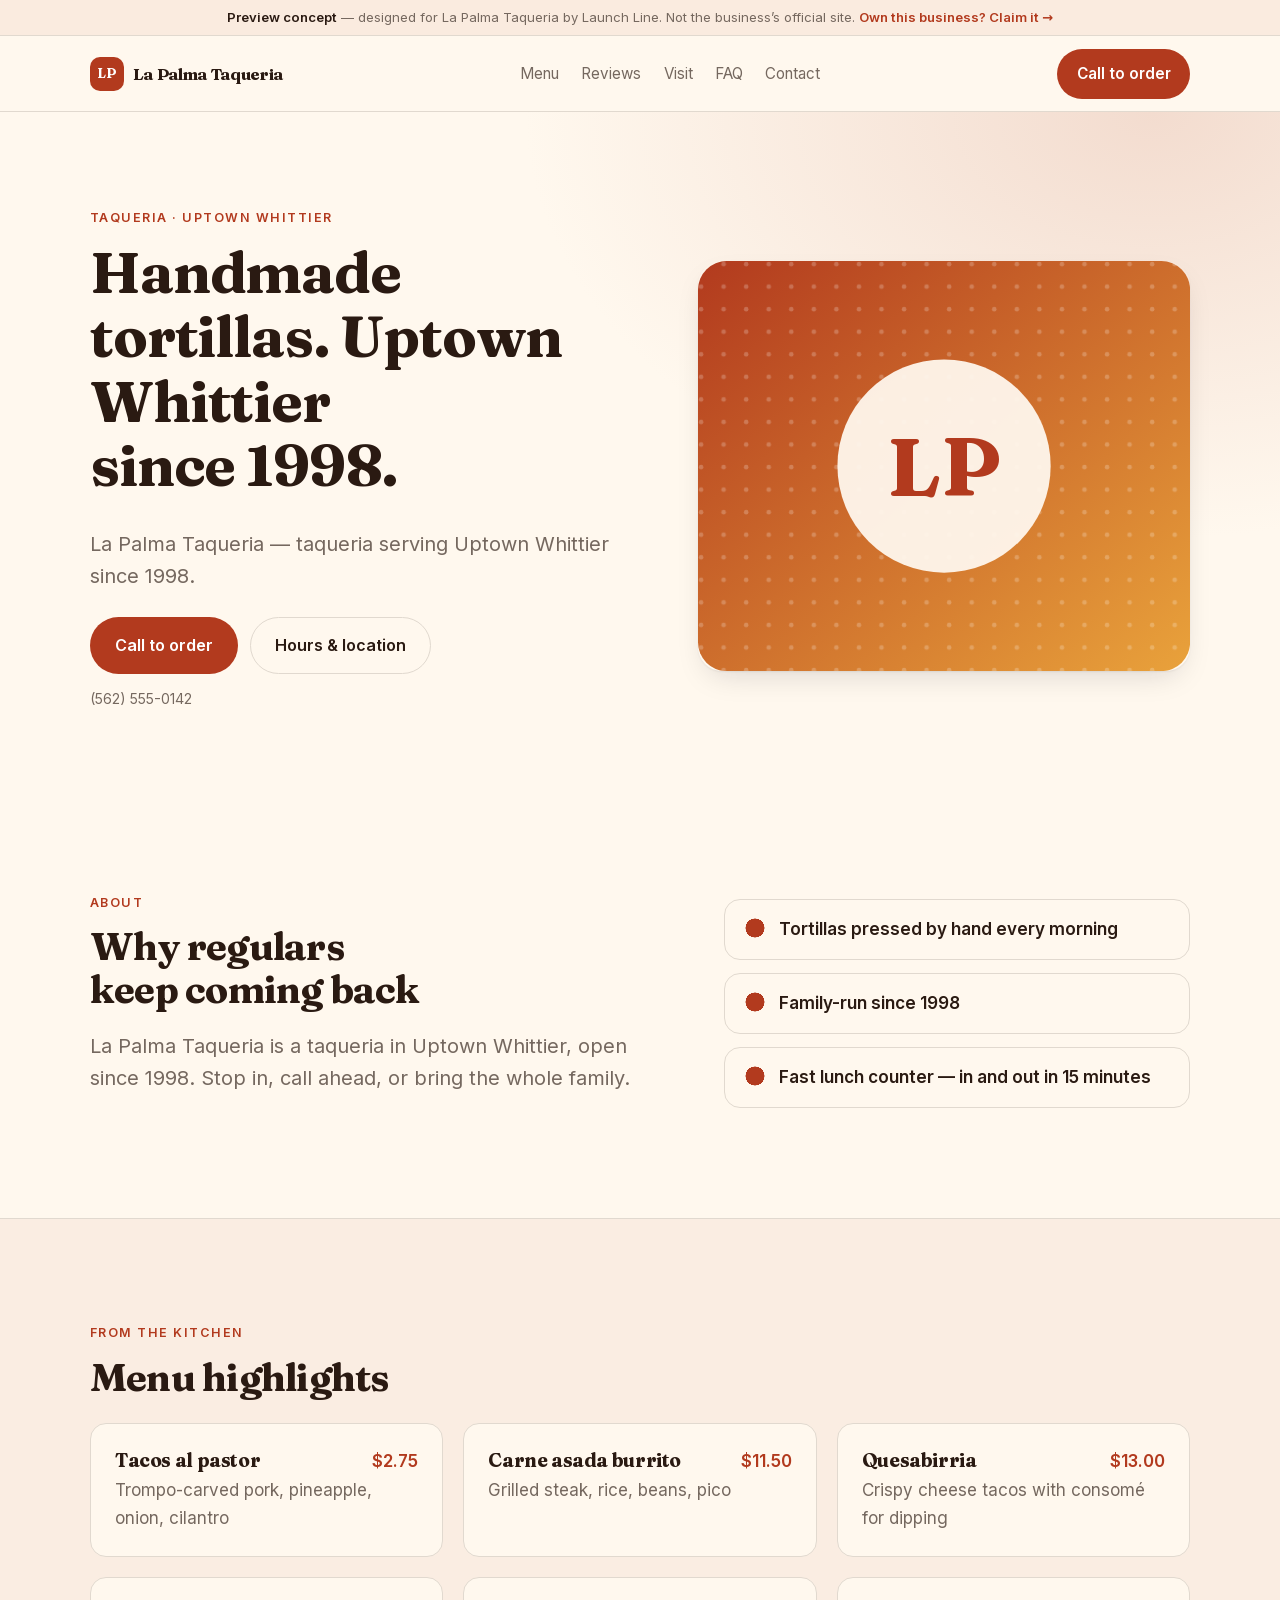
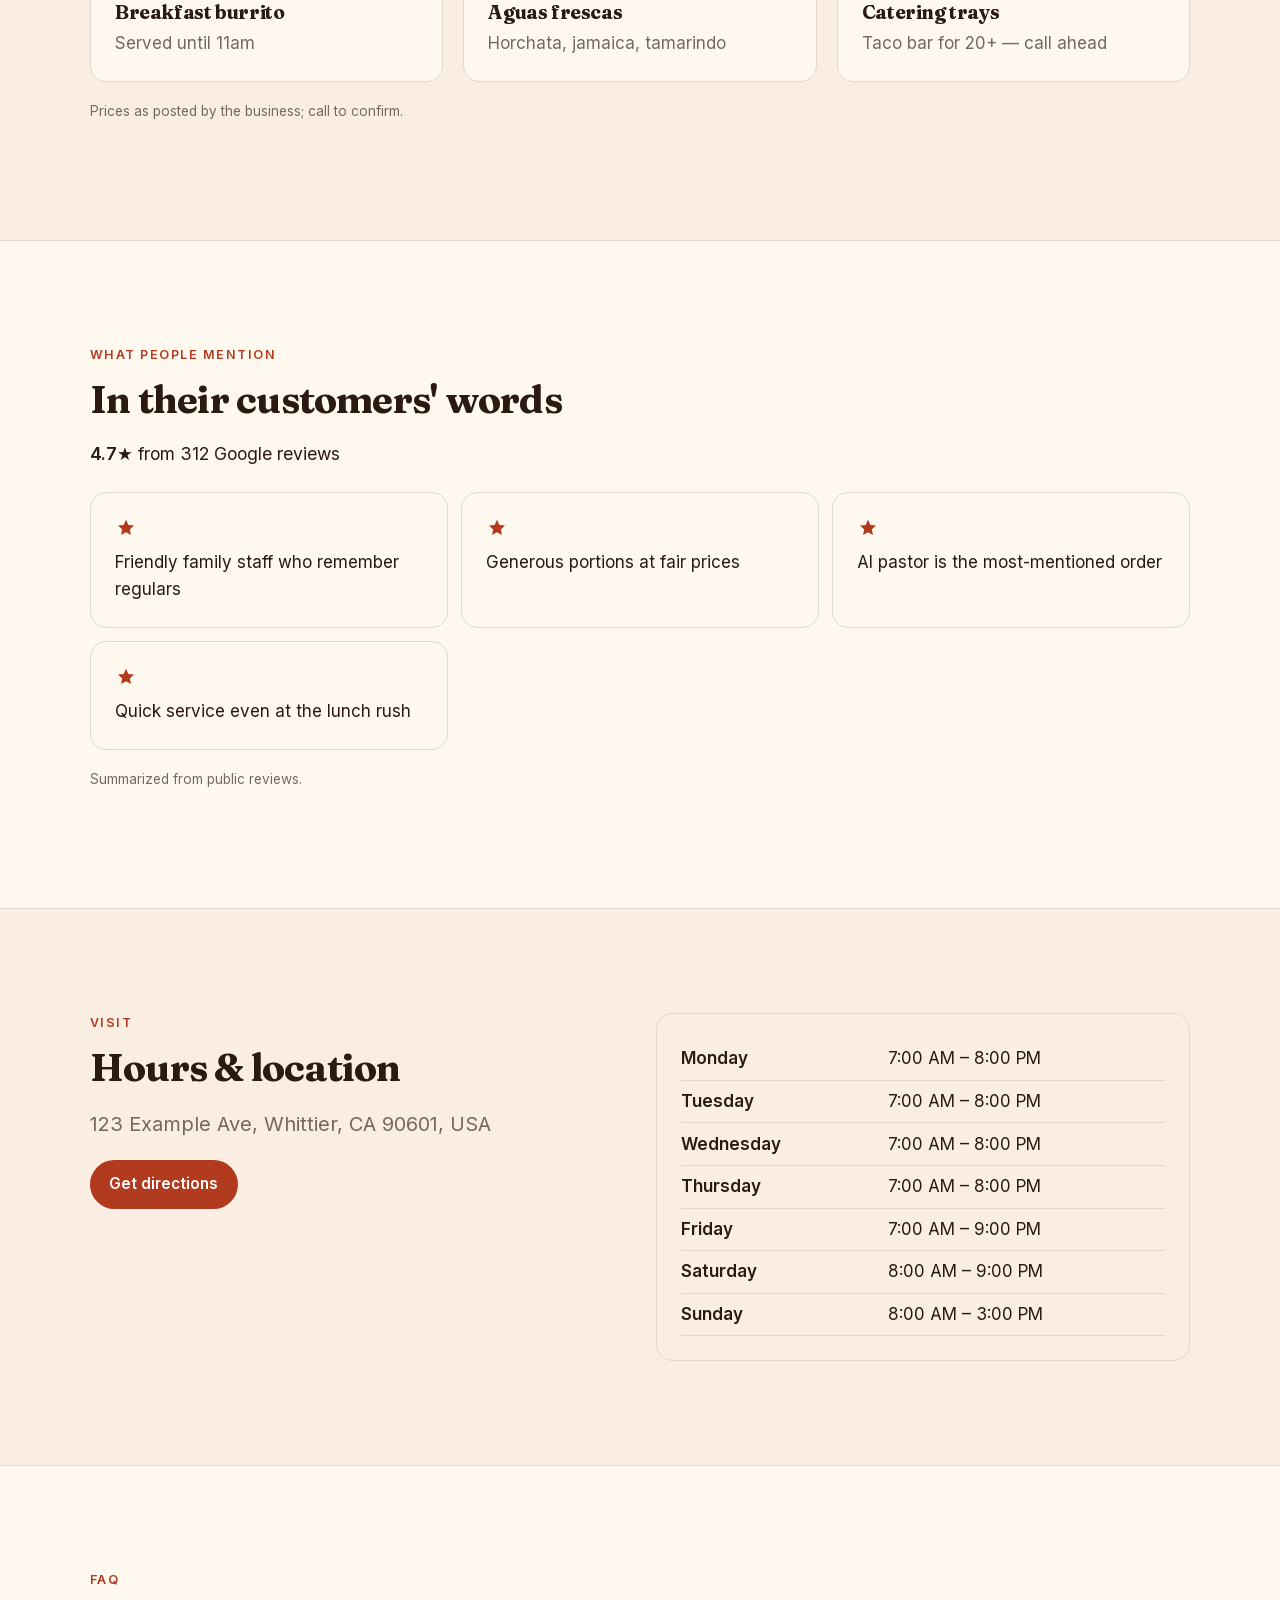
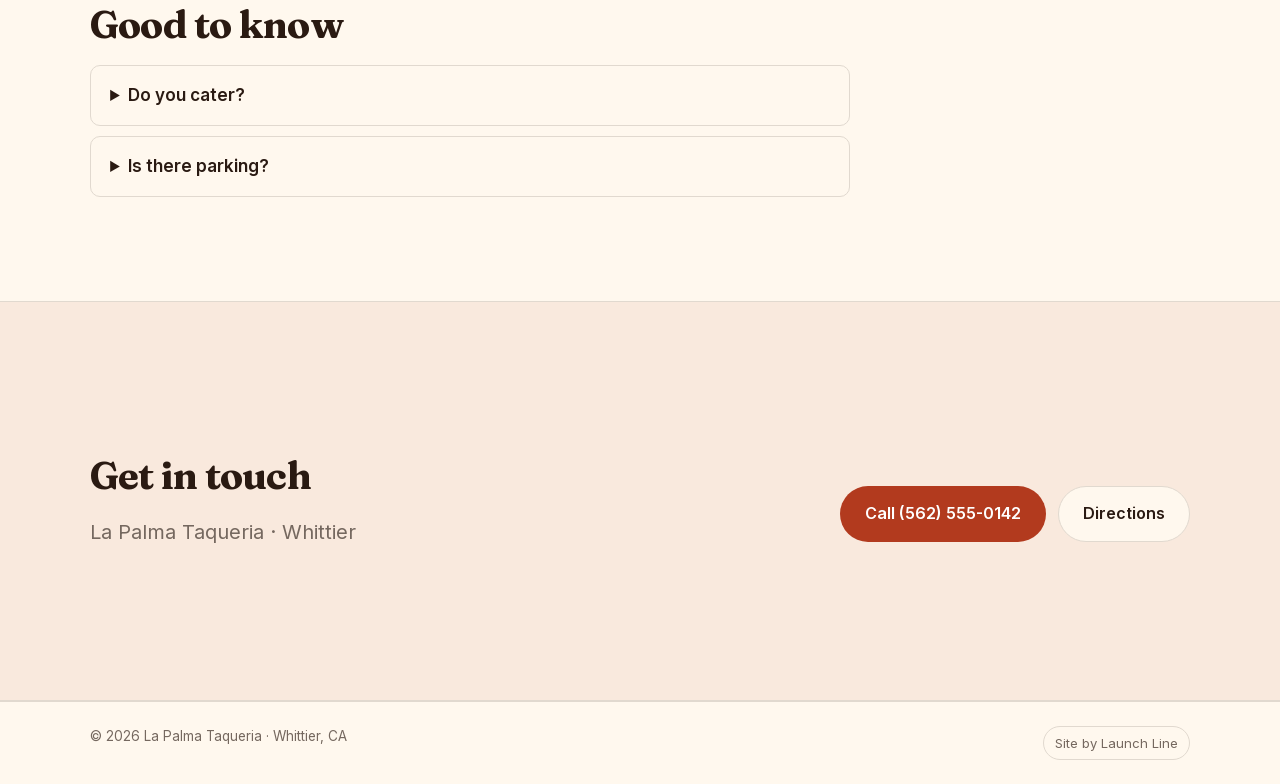
==== demo-la-palma-taqueria/index.html @ 886ec03f "preview: demo-la-palma-taqueria" ====
<!doctype html>
<html lang="en">
<head>
<meta charset="utf-8">
<meta name="viewport" content="width=device-width, initial-scale=1">
<title>La Palma Taqueria · Taqueria in Whittier</title>
<meta name="description" content="La Palma Taqueria — taqueria serving Uptown Whittier since 1998.">
<meta name="robots" content="noindex, nofollow">
<meta name="theme-color" content="#B23A1E">
<meta property="og:type" content="website">
<meta property="og:title" content="La Palma Taqueria · Taqueria in Whittier">
<meta property="og:description" content="La Palma Taqueria — taqueria serving Uptown Whittier since 1998.">
<meta property="og:image" content="https://multosakalye.github.io/lwc-previews/demo-la-palma-taqueria/og.png">
<meta name="twitter:card" content="summary_large_image">
<link rel="icon" href="favicon.svg" type="image/svg+xml">
<link rel="stylesheet" href="assets/fonts.css">
<link rel="stylesheet" href="assets/base.css">
<link rel="stylesheet" href="assets/site.css">
<script type="application/ld+json">{"@context": "https://schema.org", "@type": "Restaurant", "name": "La Palma Taqueria", "address": {"@type": "PostalAddress", "addressLocality": "Whittier", "addressRegion": "CA", "addressCountry": "US", "streetAddress": "123 Example Ave"}, "telephone": "+1 562-555-0142", "geo": {"@type": "GeoCoordinates", "latitude": 33.979, "longitude": -118.032}, "url": "https://multosakalye.github.io/lwc-previews/demo-la-palma-taqueria/"}</script>
</head>
<body>
<a class="skip" href="#main">Skip to content</a>
<div class="demo-strip" role="note"><strong>Preview concept</strong> — designed for La Palma Taqueria by Launch Line. Not the business’s official site. <a href="https://multosakalye.github.io/launch-line/">Own this business? Claim it →</a></div>
<nav class="nav" aria-label="Main"><div class="container nav-inner"><a class="brand" href="#hero"><span class="brand-mono" aria-hidden="true">LP</span>La Palma Taqueria</a>
<ul class="nav-links"><li><a href="#menu">Menu</a></li><li><a href="#reviews-themes">Reviews</a></li><li><a href="#hours-location">Visit</a></li><li><a href="#faq">FAQ</a></li><li><a href="#contact">Contact</a></li></ul><a class="btn btn-primary nav-cta" href="tel:+15625550142">Call to order</a></div></nav>
<main id="main">
<header class="hero" id="hero"><div class="container hero-inner"><div>
<p class="eyebrow">Taqueria · Uptown Whittier</p><h1>Handmade tortillas. Uptown Whittier since 1998.</h1><p class="lead">La Palma Taqueria — taqueria serving Uptown Whittier since 1998.</p>
<div class="hero-cta"><a class="btn btn-primary btn-lg" href="tel:+15625550142">Call to order</a><a class="btn btn-ghost btn-lg" href="#hours-location">Hours &amp; location</a></div>
<p class="hero-note">(562) 555-0142</p></div><div class="hero-media"><svg class="art" viewBox="0 0 480 400" role="img" aria-label="La Palma Taqueria brand artwork"><defs><pattern id="p" width="22" height="22" patternUnits="userSpaceOnUse"><circle cx="3" cy="3" r="2.2" fill="var(--accent-contrast)" opacity=".22"/></pattern><linearGradient id="g" x1="0" y1="0" x2="1" y2="1"><stop offset="0" stop-color="var(--accent)"/><stop offset="1" stop-color="var(--secondary)"/></linearGradient></defs><rect width="480" height="400" rx="28" fill="url(#g)"/><rect width="480" height="400" rx="28" fill="url(#p)"/><circle cx="240" cy="200" r="104" fill="var(--bg)" opacity=".94"/><text x="240" y="200" text-anchor="middle" dominant-baseline="central" font-family="var(--font-head)" font-size="80" font-weight="700" fill="var(--accent-ink)">LP</text></svg></div></div></header><section class="section" id="about"><div class="container about">
<div><p class="eyebrow">About</p><h2>Why regulars keep coming back</h2><p class="lead">La Palma Taqueria is a taqueria in Uptown Whittier, open since 1998. Stop in, call ahead, or bring the whole family.</p></div>
<ul class="points"><li class="card"><span class="tick" aria-hidden="true"></span>Tortillas pressed by hand every morning</li><li class="card"><span class="tick" aria-hidden="true"></span>Family-run since 1998</li><li class="card"><span class="tick" aria-hidden="true"></span>Fast lunch counter — in and out in 15 minutes</li></ul></div></section><section class="section alt" id="menu"><div class="container"><p class="eyebrow">From the kitchen</p>
<h2>Menu highlights</h2><div class="grid grid-3 svcs"><article class="card svc"><div class="svc-head"><h3>Tacos al pastor</h3><span class="price">$2.75</span></div><p>Trompo-carved pork, pineapple, onion, cilantro</p></article><article class="card svc"><div class="svc-head"><h3>Carne asada burrito</h3><span class="price">$11.50</span></div><p>Grilled steak, rice, beans, pico</p></article><article class="card svc"><div class="svc-head"><h3>Quesabirria</h3><span class="price">$13.00</span></div><p>Crispy cheese tacos with consomé for dipping</p></article><article class="card svc"><div class="svc-head"><h3>Breakfast burrito</h3></div><p>Served until 11am</p></article><article class="card svc"><div class="svc-head"><h3>Aguas frescas</h3></div><p>Horchata, jamaica, tamarindo</p></article><article class="card svc"><div class="svc-head"><h3>Catering trays</h3></div><p>Taco bar for 20+ — call ahead</p></article></div>
<p class="muted small">Prices as posted by the business; call to confirm.</p></div></section><section class="section" id="reviews-themes"><div class="container"><p class="eyebrow">What people mention</p>
<h2>In their customers' words</h2><p class="rating"><strong>4.7★</strong> from 312 Google reviews</p><ul class="grid grid-3 themes"><li class="card"><svg class="icon" viewBox="0 0 24 24" aria-hidden="true"><path d="M12 3l2.6 5.6 6.1.7-4.5 4.2 1.2 6L12 16.6 6.6 19.5l1.2-6L3.3 9.3l6.1-.7z" fill="currentColor"/></svg><p>Friendly family staff who remember regulars</p></li><li class="card"><svg class="icon" viewBox="0 0 24 24" aria-hidden="true"><path d="M12 3l2.6 5.6 6.1.7-4.5 4.2 1.2 6L12 16.6 6.6 19.5l1.2-6L3.3 9.3l6.1-.7z" fill="currentColor"/></svg><p>Generous portions at fair prices</p></li><li class="card"><svg class="icon" viewBox="0 0 24 24" aria-hidden="true"><path d="M12 3l2.6 5.6 6.1.7-4.5 4.2 1.2 6L12 16.6 6.6 19.5l1.2-6L3.3 9.3l6.1-.7z" fill="currentColor"/></svg><p>Al pastor is the most-mentioned order</p></li><li class="card"><svg class="icon" viewBox="0 0 24 24" aria-hidden="true"><path d="M12 3l2.6 5.6 6.1.7-4.5 4.2 1.2 6L12 16.6 6.6 19.5l1.2-6L3.3 9.3l6.1-.7z" fill="currentColor"/></svg><p>Quick service even at the lunch rush</p></li></ul>
<p class="muted small">Summarized from public reviews.</p></div></section><section class="section alt" id="hours-location"><div class="container visit">
<div><p class="eyebrow">Visit</p><h2>Hours &amp; location</h2><p class="lead">123 Example Ave, Whittier, CA 90601, USA</p>
<a class="btn btn-primary" href="https://www.google.com/maps/search/?api=1&amp;query=La%20Palma%20Taqueria%20Whittier" rel="noopener">Get directions</a></div>
<div class="card"><table class="hours"><tr><th scope="row">Monday</th><td>7:00 AM – 8:00 PM</td></tr><tr><th scope="row">Tuesday</th><td>7:00 AM – 8:00 PM</td></tr><tr><th scope="row">Wednesday</th><td>7:00 AM – 8:00 PM</td></tr><tr><th scope="row">Thursday</th><td>7:00 AM – 8:00 PM</td></tr><tr><th scope="row">Friday</th><td>7:00 AM – 9:00 PM</td></tr><tr><th scope="row">Saturday</th><td>8:00 AM – 9:00 PM</td></tr><tr><th scope="row">Sunday</th><td>8:00 AM – 3:00 PM</td></tr></table></div></div></section><section class="section" id="faq"><div class="container narrow"><p class="eyebrow">FAQ</p><h2>Good to know</h2><div class="faq"><details><summary>Do you cater?</summary><p>Yes — taco bar trays for 20 or more. Call a couple of days ahead.</p></details><details><summary>Is there parking?</summary><p>Free lot behind the building plus street parking on Greenleaf.</p></details></div></div></section><section class="section cta-band" id="contact"><div class="container">
<div><h2>Get in touch</h2><p class="lead mb-0">La Palma Taqueria · Whittier</p></div>
<div class="hero-cta"><a class="btn btn-primary btn-lg" href="tel:+15625550142">Call (562) 555-0142</a><a class="btn btn-ghost btn-lg" href="https://www.google.com/maps/search/?api=1&amp;query=La%20Palma%20Taqueria%20Whittier" rel="noopener">Directions</a></div></div></section>
</main>
<footer class="footer"><div class="container footer-bottom"><span>© 2026 La Palma Taqueria · Whittier, CA</span>
<a class="site-badge" href="https://multosakalye.github.io/launch-line/">Site by Launch Line</a></div></footer>
</body>
</html>
---- demo-la-palma-taqueria/assets/fonts.css ----
@font-face {
  font-family: 'Fraunces';
  font-style: normal;
  font-weight: 600;
  font-display: swap;
  src: url(fonts/fraunces-600-normal.woff2) format('woff2');
  unicode-range: U+0000-00FF, U+0131, U+0152-0153, U+02BB-02BC, U+02C6, U+02DA, U+02DC, U+0304, U+0308, U+0329, U+2000-206F, U+20AC, U+2122, U+2191, U+2193, U+2212, U+2215, U+FEFF, U+FFFD;
}
@font-face {
  font-family: 'Fraunces';
  font-style: normal;
  font-weight: 700;
  font-display: swap;
  src: url(fonts/fraunces-700-normal.woff2) format('woff2');
  unicode-range: U+0000-00FF, U+0131, U+0152-0153, U+02BB-02BC, U+02C6, U+02DA, U+02DC, U+0304, U+0308, U+0329, U+2000-206F, U+20AC, U+2122, U+2191, U+2193, U+2212, U+2215, U+FEFF, U+FFFD;
}
@font-face {
  font-family: 'Inter';
  font-style: normal;
  font-weight: 400;
  font-display: swap;
  src: url(fonts/inter-400-normal.woff2) format('woff2');
  unicode-range: U+0000-00FF, U+0131, U+0152-0153, U+02BB-02BC, U+02C6, U+02DA, U+02DC, U+0304, U+0308, U+0329, U+2000-206F, U+20AC, U+2122, U+2191, U+2193, U+2212, U+2215, U+FEFF, U+FFFD;
}
@font-face {
  font-family: 'Inter';
  font-style: normal;
  font-weight: 600;
  font-display: swap;
  src: url(fonts/inter-600-normal.woff2) format('woff2');
  unicode-range: U+0000-00FF, U+0131, U+0152-0153, U+02BB-02BC, U+02C6, U+02DA, U+02DC, U+0304, U+0308, U+0329, U+2000-206F, U+20AC, U+2122, U+2191, U+2193, U+2212, U+2215, U+FEFF, U+FFFD;
}
---- demo-la-palma-taqueria/assets/base.css ----
/* ============================================================
   Studio Web Kit — base.css (v1)
   Structure + components. Builds override tokens in site.css.
   Static-first · no dependencies · self-contained.
   ============================================================ */

/* --- Tokens ------------------------------------------------- */
:root {
  --bg: #ffffff;
  --fg: #101223;
  --muted: #5d6172;
  --line: #e7e9f2;
  --card: #f6f7fb;
  --accent: #5b5bd6;
  --accent-contrast: #ffffff;
  --accent-soft: #ececfd;
  --ok: #0f9d6a;
  --radius-s: 10px;
  --radius: 16px;
  --radius-l: 24px;
  --maxw: 1100px;
  --font: ui-sans-serif, system-ui, -apple-system, "Segoe UI", Roboto, "Helvetica Neue", Arial, sans-serif;
  --mono: ui-monospace, SFMono-Regular, Menlo, Consolas, monospace;
  --shadow: 0 1px 2px rgba(16, 18, 35, .06), 0 12px 32px -12px rgba(16, 18, 35, .18);
}

/* --- Reset -------------------------------------------------- */
*, *::before, *::after { box-sizing: border-box; }
html { scroll-behavior: smooth; -webkit-text-size-adjust: 100%; }
body { margin: 0; font-family: var(--font); color: var(--fg); background: var(--bg); line-height: 1.6; font-size: 17px; }
img, svg, video { max-width: 100%; display: block; }
a { color: inherit; }
button, input, textarea, select { font: inherit; }

/* --- Type ---------------------------------------------------- */
h1, h2, h3, h4 { line-height: 1.12; letter-spacing: -0.02em; margin: 0 0 .5em; font-weight: 700; text-wrap: balance; }
h1 { font-size: clamp(2.1rem, 5.2vw, 3.6rem); }
h2 { font-size: clamp(1.6rem, 3.6vw, 2.4rem); }
h3 { font-size: 1.2rem; }
p { margin: 0 0 1em; }
.lead { font-size: clamp(1.05rem, 2.2vw, 1.25rem); color: var(--muted); }
.eyebrow { text-transform: uppercase; letter-spacing: .12em; font-size: .78rem; font-weight: 700; color: var(--accent); margin-bottom: 1em; }

/* --- Layout --------------------------------------------------- */
.container { width: min(var(--maxw), 100% - 3rem); margin-inline: auto; }
.section { padding: clamp(3.5rem, 9vw, 6.5rem) 0; }
.section-tight { padding: clamp(2.5rem, 6vw, 4rem) 0; }
.grid { display: grid; gap: 1.25rem; }
.grid-2 { grid-template-columns: repeat(2, 1fr); }
.grid-3 { grid-template-columns: repeat(3, 1fr); }
.grid-4 { grid-template-columns: repeat(4, 1fr); }
@media (max-width: 1000px) { .grid-4 { grid-template-columns: repeat(2, 1fr); } }
@media (max-width: 560px) { .grid-4 { grid-template-columns: 1fr; } }
@media (max-width: 860px) { .grid-2, .grid-3 { grid-template-columns: 1fr; } }
.center { text-align: center; }
.muted { color: var(--muted); }

/* --- Nav ------------------------------------------------------- */
.nav { position: sticky; top: 0; z-index: 50; backdrop-filter: blur(10px); background: color-mix(in srgb, var(--bg) 82%, transparent); border-bottom: 1px solid var(--line); }
.nav-inner { display: flex; align-items: center; justify-content: space-between; gap: 1rem; padding: .8rem 0; }
.brand { display: inline-flex; align-items: center; gap: .55rem; font-weight: 800; letter-spacing: -.02em; text-decoration: none; font-size: 1.06rem; }
.brand-mark { width: 26px; height: 26px; }
.nav-links { display: flex; gap: 1.4rem; list-style: none; margin: 0; padding: 0; font-size: .95rem; }
.nav-links a { text-decoration: none; color: var(--muted); }
.nav-links a:hover { color: var(--fg); }
@media (max-width: 720px) { .nav-links { display: none; } }

/* --- Buttons ---------------------------------------------------- */
.btn { display: inline-flex; align-items: center; justify-content: center; gap: .5rem; padding: .72rem 1.15rem; border-radius: 999px; border: 1px solid transparent; text-decoration: none; font-weight: 600; font-size: .95rem; cursor: pointer; transition: transform .06s ease, box-shadow .15s ease, background .15s ease; }
.btn:active { transform: translateY(1px); }
.btn-primary { background: var(--accent); color: var(--accent-contrast); }
.btn-primary:hover { box-shadow: 0 8px 20px -8px color-mix(in srgb, var(--accent) 60%, transparent); }
.btn-ghost { border-color: var(--line); color: var(--fg); background: var(--bg); }
.btn-ghost:hover { border-color: color-mix(in srgb, var(--fg) 25%, var(--line)); }
.btn-lg { padding: .9rem 1.5rem; font-size: 1rem; }

/* --- Hero -------------------------------------------------------- */
.hero { padding: clamp(3rem, 8vw, 6rem) 0 clamp(2.5rem, 6vw, 4rem); }
.hero-inner { display: grid; grid-template-columns: 1.05fr .95fr; gap: clamp(2rem, 5vw, 4rem); align-items: center; }
@media (max-width: 900px) { .hero-inner { grid-template-columns: 1fr; } }
.hero-cta { display: flex; gap: .75rem; flex-wrap: wrap; margin-top: 1.6rem; }
.hero-note { margin-top: .9rem; font-size: .88rem; color: var(--muted); }

/* --- Cards -------------------------------------------------------- */
.card { background: var(--card); border: 1px solid var(--line); border-radius: var(--radius); padding: 1.5rem; }
.card-plain { background: var(--bg); box-shadow: var(--shadow); border: 1px solid var(--line); }
.icon { width: 34px; height: 34px; margin-bottom: .9rem; color: var(--accent); }

/* --- Steps --------------------------------------------------------- */
.step-num { display: inline-flex; width: 30px; height: 30px; border-radius: 999px; align-items: center; justify-content: center; background: var(--accent-soft); color: var(--accent); font-weight: 700; font-size: .9rem; margin-bottom: .8rem; }

/* --- Pricing -------------------------------------------------------- */
.pricing { display: grid; grid-template-columns: repeat(3, 1fr); gap: 1.25rem; align-items: stretch; }
@media (max-width: 860px) { .pricing { grid-template-columns: 1fr; } }
.plan { display: flex; flex-direction: column; gap: .9rem; }
.plan.featured { border-color: color-mix(in srgb, var(--accent) 55%, var(--line)); box-shadow: var(--shadow); }
.plan .price { font-size: 2.1rem; font-weight: 800; letter-spacing: -.03em; }
.plan .price small { font-size: .9rem; font-weight: 500; color: var(--muted); letter-spacing: 0; }
.plan ul { list-style: none; margin: 0; padding: 0; display: grid; gap: .5rem; font-size: .95rem; color: var(--muted); }
.plan li::before { content: "\2713"; color: var(--ok); font-weight: 700; margin-right: .5rem; }
.plan .btn { margin-top: auto; }

/* --- FAQ -------------------------------------------------------------- */
.faq { display: grid; gap: .6rem; }
.faq details { border: 1px solid var(--line); border-radius: var(--radius-s); padding: 1rem 1.2rem; background: var(--bg); }
.faq summary { cursor: pointer; font-weight: 600; }
.faq details[open] { background: var(--card); }
.faq p { margin: .7rem 0 0; color: var(--muted); }

/* --- Forms -------------------------------------------------------------- */
.form { display: grid; gap: 1rem; }
.field { display: grid; gap: .35rem; }
.field label { font-weight: 600; font-size: .92rem; }
.field input, .field textarea, .field select { padding: .7rem .85rem; border: 1px solid var(--line); border-radius: var(--radius-s); background: var(--bg); }
.field input:focus, .field textarea:focus { outline: 2px solid color-mix(in srgb, var(--accent) 45%, transparent); outline-offset: 1px; border-color: var(--accent); }

/* --- CTA band -------------------------------------------------------------- */
.cta-band { background: color-mix(in srgb, var(--accent) 8%, var(--bg)); border-block: 1px solid var(--line); }
.cta-band .container { display: flex; align-items: center; justify-content: space-between; gap: 1.5rem; flex-wrap: wrap; padding-block: clamp(2rem, 5vw, 3rem); }

/* --- Footer ------------------------------------------------------------------ */
.footer { padding: 3rem 0 2.5rem; border-top: 1px solid var(--line); font-size: .93rem; }
.footer-cols { display: grid; grid-template-columns: 2fr 1fr 1fr 1fr; gap: 2rem; margin-bottom: 2rem; }
@media (max-width: 860px) { .footer-cols { grid-template-columns: 1fr 1fr; } }
.footer a { color: var(--muted); text-decoration: none; }
.footer a:hover { color: var(--fg); }
.footer ul { list-style: none; margin: 0; padding: 0; display: grid; gap: .45rem; }
.footer h3 { font-size: 1em; }
.footer-bottom { display: flex; justify-content: space-between; gap: 1rem; flex-wrap: wrap; color: var(--muted); border-top: 1px solid var(--line); padding-top: 1.5rem; font-size: .85rem; }
.site-badge { display: inline-flex; align-items: center; gap: .4rem; padding: .35rem .7rem; border: 1px solid var(--line); border-radius: 999px; font-size: .82rem; color: var(--muted); text-decoration: none; }
.demo-strip { background: color-mix(in srgb, var(--accent) 7%, var(--bg)); border-bottom: 1px solid var(--line); text-align: center; font-size: .82rem; color: var(--muted); padding: .45rem 1rem; }
.demo-strip strong { color: var(--fg); }
.demo-strip a { color: var(--accent-ink, var(--accent)); font-weight: 600; text-decoration: none; }
.demo-strip a:hover { text-decoration: underline; }

/* --- Utilities ------------------------------------------------------------------ */
.logo-row { display: flex; gap: 2rem; flex-wrap: wrap; align-items: center; justify-content: center; color: var(--muted); font-weight: 700; letter-spacing: .02em; font-size: .95rem; opacity: .9; }
.mt-0 { margin-top: 0; } .mb-0 { margin-bottom: 0; }
.sr-only { position: absolute; width: 1px; height: 1px; padding: 0; margin: -1px; overflow: hidden; clip: rect(0 0 0 0); white-space: nowrap; border: 0; }
---- demo-la-palma-taqueria/assets/site.css ----
/* generated per brief — theme lives here, structure in base.css */
:root { --bg: #FFF8EE; --fg: #2A1A12; --muted: #75685f; --line: #e1d9cf; --card: #faede2; --accent: #B23A1E; --accent-contrast: #ffffff; --accent-ink: #B23A1E; --accent-soft: #f3dccf; --secondary: #E9A23B; --accent-2: #E9A23B; --font: 'Inter', ui-sans-serif, system-ui, -apple-system, 'Segoe UI', Roboto, Arial, sans-serif; --font-head: 'Fraunces', Georgia, 'Times New Roman', serif; }
body { font-family: var(--font); }
h1, h2, h3, .brand { font-family: var(--font-head); }
.skip { position: absolute; left: -999px; top: 0; background: var(--fg); color: var(--bg); padding: .6rem 1rem; z-index: 99; }
.skip:focus { left: 1rem; }
a:focus-visible, .btn:focus-visible, summary:focus-visible { outline: 3px solid var(--accent-ink); outline-offset: 3px; }
.eyebrow { color: var(--accent-ink); }
.demo-strip a { color: var(--accent-ink); }
.brand-mono { display: inline-grid; place-items: center; width: 34px; height: 34px; border-radius: 10px; background: var(--accent); color: var(--accent-contrast); font-size: .85rem; }
.wordmark { height: 34px; width: auto; }
.nav-links a { color: var(--muted); }
@media (max-width: 520px) { .nav-cta { display: none; } }
.hero { background: radial-gradient(70% 90% at 90% 0%, var(--accent-soft), transparent 70%); }
.hero-media { margin: 0; position: relative; }
.hero-media img, .hero-media .art { width: 100%; height: auto; border-radius: var(--radius-l); box-shadow: var(--shadow); aspect-ratio: 6 / 5; object-fit: cover; }
.ph-badge { position: absolute; left: .8rem; bottom: .8rem; background: color-mix(in srgb, var(--bg) 88%, transparent); color: var(--fg); font-size: .75rem; padding: .3rem .6rem; border-radius: 999px; }
.credit { display: block; font-size: .72rem; color: var(--muted); margin-top: .4rem; }
.section.alt { background: var(--card); border-block: 1px solid var(--line); }
.about { display: grid; grid-template-columns: 1.1fr .9fr; gap: clamp(2rem, 5vw, 4rem); align-items: center; }
@media (max-width: 860px) { .about { grid-template-columns: 1fr; } }
.points, .themes { list-style: none; margin: 0; padding: 0; display: grid; gap: .8rem; }
.points .card { display: flex; gap: .8rem; align-items: flex-start; padding: 1rem 1.2rem; background: var(--bg); font-weight: 600; }
.tick { flex: none; width: 22px; height: 22px; border-radius: 999px; background: var(--accent); margin-top: .1rem;
  -webkit-mask: radial-gradient(circle, #000 60%, transparent 62%); }
.themes { margin-top: 1.5rem; }
.themes .card { background: var(--bg); }
.themes .icon { width: 22px; height: 22px; color: var(--accent-ink); margin-bottom: .6rem; }
.themes p { margin: 0; }
.rating { font-size: 1.1rem; }
.svcs { margin-top: 1.5rem; }
.svc { background: var(--bg); }
.svc-head { display: flex; justify-content: space-between; gap: 1rem; align-items: baseline; }
.svc h3 { margin: 0 0 .4rem; }
.svc p { color: var(--muted); margin: 0; }
.price { font-weight: 700; color: var(--accent-ink); white-space: nowrap; }
.small { font-size: .85rem; margin-top: 1.2rem; }
.chips { list-style: none; padding: 0; margin: 1.2rem 0 0; display: flex; flex-wrap: wrap; gap: .6rem; }
.chips li { padding: .5rem 1rem; border-radius: 999px; background: var(--bg); border: 1px solid var(--line); font-weight: 600; }
.visit { display: grid; grid-template-columns: 1fr 1fr; gap: 2rem; align-items: start; }
@media (max-width: 860px) { .visit { grid-template-columns: 1fr; } }
.hours { width: 100%; border-collapse: collapse; }
.hours th, .hours td { text-align: left; padding: .45rem 0; border-bottom: 1px solid var(--line); }
.hours th { font-weight: 600; padding-right: 1rem; }
.narrow > * { max-width: 760px; }
.gallery { display: grid; grid-template-columns: repeat(auto-fill, minmax(240px, 1fr)); gap: 1rem; margin-top: 1.5rem; }
.g-item { margin: 0; position: relative; }
.g-item img { border-radius: var(--radius); aspect-ratio: 4 / 3; object-fit: cover; width: 100%; height: auto; }
.socials { list-style: none; padding: 0; margin: 1rem 0 0; display: flex; gap: 1rem; }
.socials a { color: var(--accent-ink); font-weight: 600; }
.footer { padding: 1.5rem 0; }
.footer-bottom { border-top: 0; padding-top: 0; }
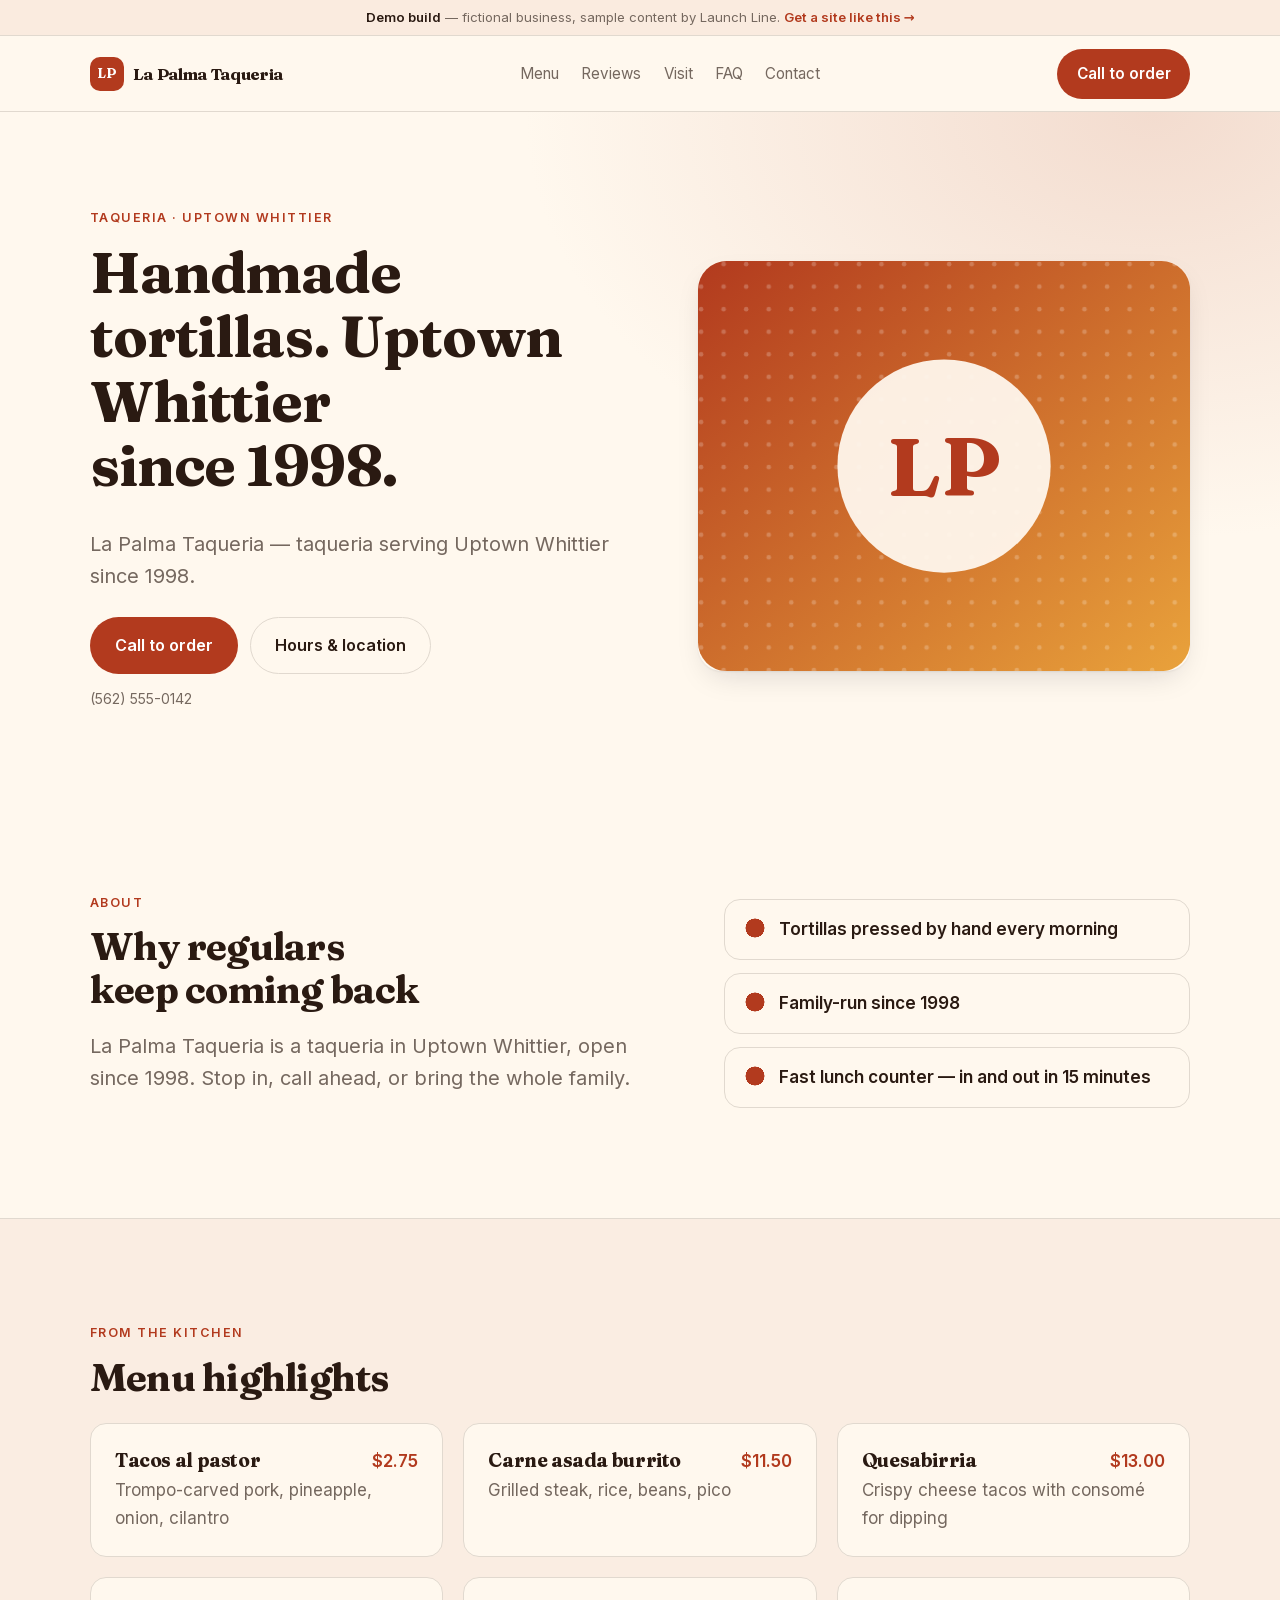
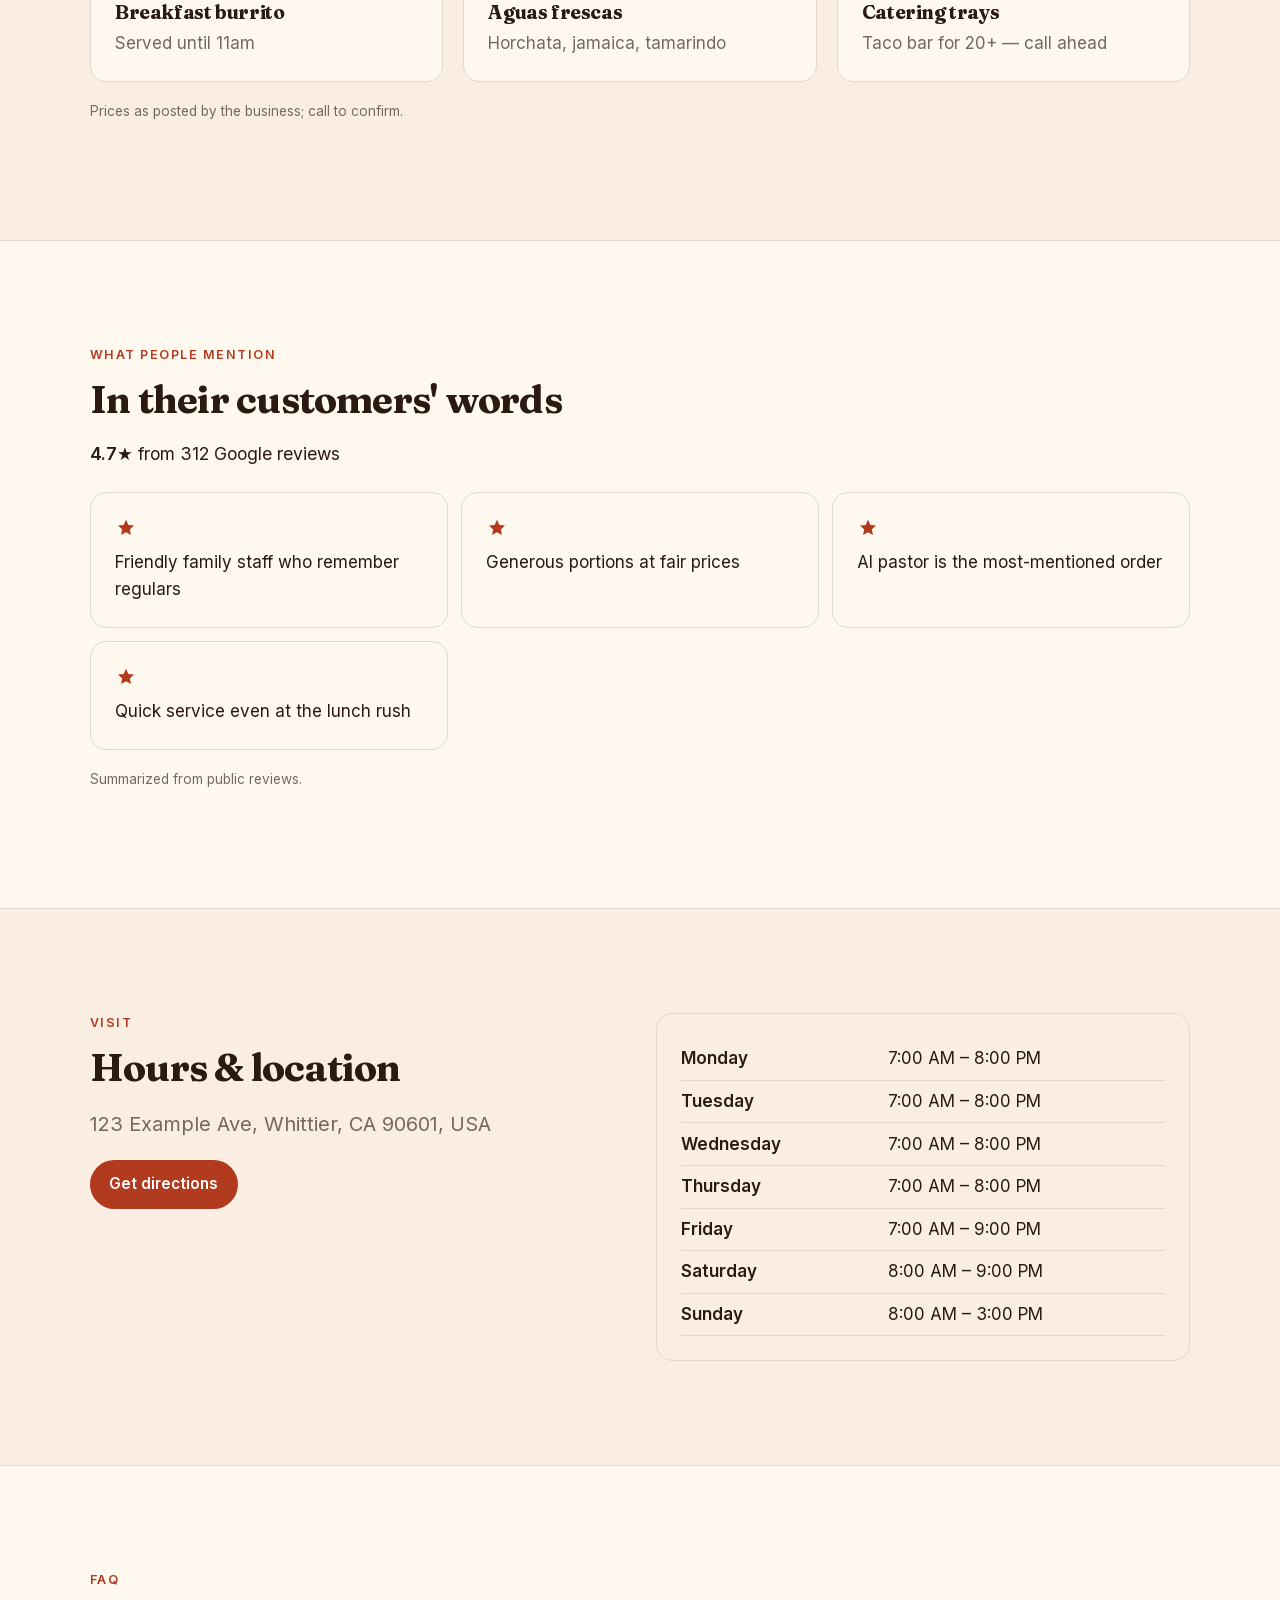
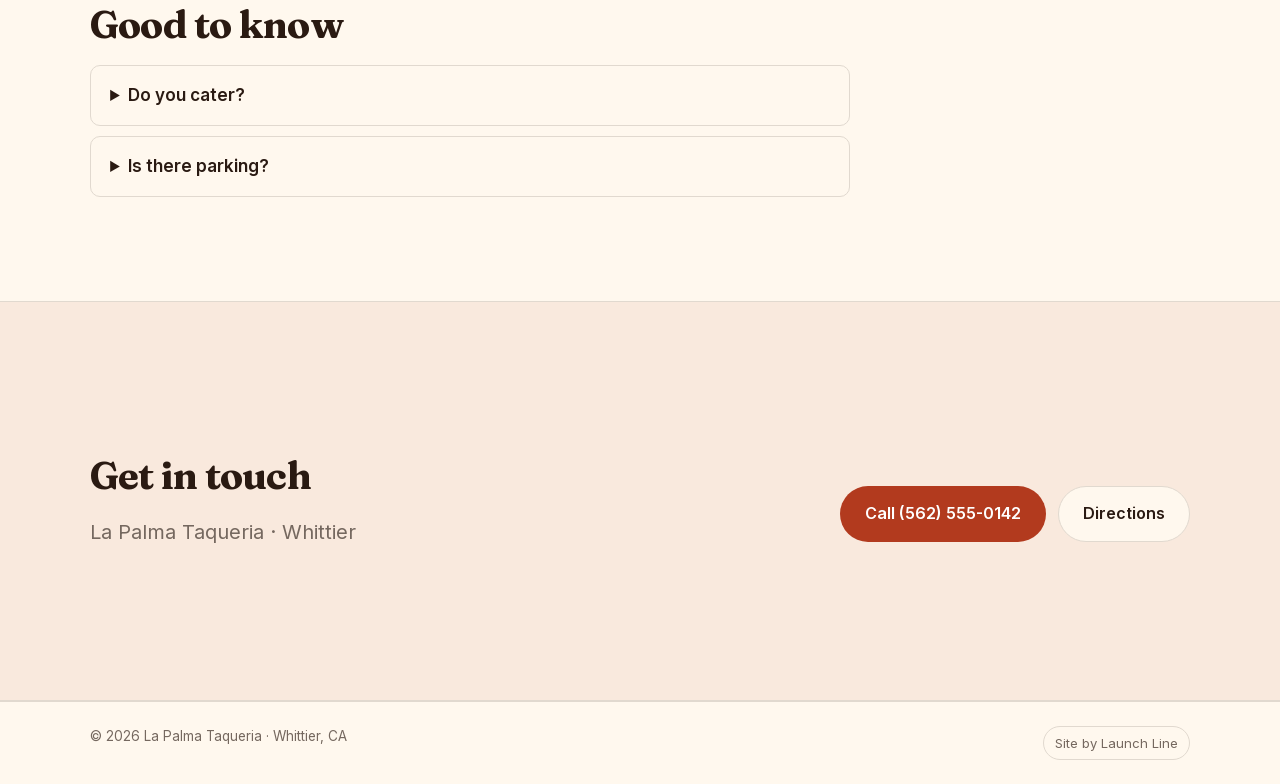
==== commit 05019615: "preview: demo-la-palma-taqueria" ====
--- a/demo-la-palma-taqueria/index.html
+++ b/demo-la-palma-taqueria/index.html
@@ -20,7 +20,7 @@
 </head>
 <body>
 <a class="skip" href="#main">Skip to content</a>
-<div class="demo-strip" role="note"><strong>Preview concept</strong> — designed for La Palma Taqueria by Launch Line. Not the business’s official site. <a href="https://multosakalye.github.io/launch-line/">Own this business? Claim it →</a></div>
+<div class="demo-strip" role="note"><strong>Demo build</strong> — fictional business, sample content by Launch Line. <a href="https://multosakalye.github.io/launch-line/">Get a site like this →</a></div>
 <nav class="nav" aria-label="Main"><div class="container nav-inner"><a class="brand" href="#hero"><span class="brand-mono" aria-hidden="true">LP</span>La Palma Taqueria</a>
 <ul class="nav-links"><li><a href="#menu">Menu</a></li><li><a href="#reviews-themes">Reviews</a></li><li><a href="#hours-location">Visit</a></li><li><a href="#faq">FAQ</a></li><li><a href="#contact">Contact</a></li></ul><a class="btn btn-primary nav-cta" href="tel:+15625550142">Call to order</a></div></nav>
 <main id="main">
